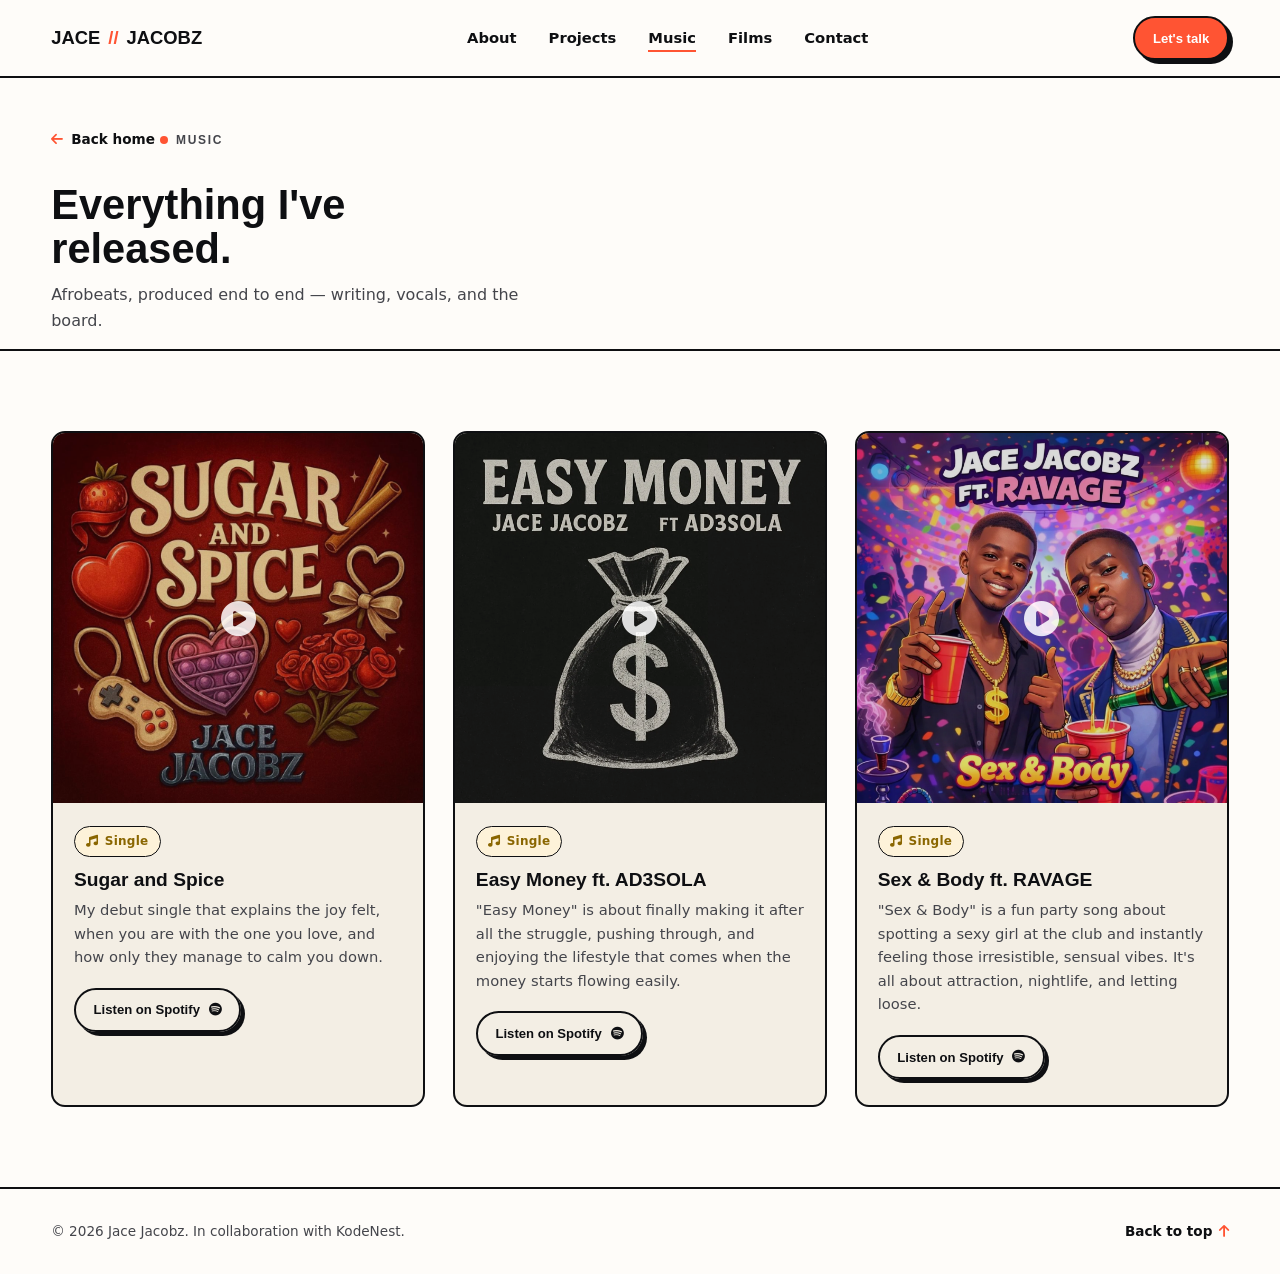
==== music.html @ 5fac1201 "Initial portfolio upload" ====
<!DOCTYPE html>
<html lang="en">
<head>
<meta charset="UTF-8">
<title>Music — Jace Jacobz</title>
<meta name="viewport" content="width=device-width, initial-scale=1">
<meta name="description" content="Afrobeats singles by Jace Jacobz — written, produced, and released independently.">

<link rel="shortcut icon" href="assets/images/fav-icon.png" type="image/x-icon">
<link rel="preconnect" href="https://api.fontshare.com">
<link href="https://api.fontshare.com/v2/css?f[]=clash-display@600,500,700&f[]=satoshi@400,500,700,900&display=swap" rel="stylesheet">
<link rel="stylesheet" href="https://cdnjs.cloudflare.com/ajax/libs/font-awesome/6.5.2/css/all.min.css">
<link rel="stylesheet" href="assets/css/style.css">
</head>
<body id="top">

<!-- ============ HEADER ============ -->
<header class="site-header">
  <nav class="nav container">
    <a href="index.html#top" class="logo">JACE<span class="dot">//</span>JACOBZ</a>
    <ul class="nav-links" id="navLinks">
      <li><a href="index.html#about">About</a></li>
      <li><a href="projects.html">Projects</a></li>
      <li><a href="music.html">Music</a></li>
      <li><a href="films.html">Films</a></li>
      <li><a href="index.html#contact">Contact</a></li>
    </ul>
    <div class="nav-cta">
      <a href="index.html#contact" class="btn sm solid-coral">Let's talk</a>
      <button class="menu-toggle" id="menuToggle" aria-label="Toggle navigation" aria-expanded="false">
        <i class="fa-solid fa-bars"></i>
      </button>
    </div>
  </nav>
</header>

<!-- ============ PAGE INTRO ============ -->
<section class="page-hero">
  <div class="container">
    <a href="index.html" class="back-link"><i class="fa-solid fa-arrow-left"></i> Back home</a>
    <span class="eyebrow">Music</span>
    <h1 class="section-title">Everything I've released.</h1>
    <p class="section-note">Afrobeats, produced end to end — writing, vocals, and the board.</p>
  </div>
</section>

<!-- ============ FULL MUSIC LIST ============ -->
<!-- Add new singles here as they drop — nothing is capped on this
     page, unlike the 3-item teaser on the homepage. -->
<section class="section music">
  <div class="container">
    <div class="cards-grid">
      <div class="card">
        <div class="card-media">
          <img src="assets/images/sugar-and-spice.jpg" alt="Sugar and Spice single artwork">
          <div class="card-play"><i class="fa-solid fa-circle-play"></i></div>
        </div>
        <div class="card-body">
          <span class="tag music"><i class="fa-solid fa-music"></i> Single</span>
          <h3>Sugar and Spice</h3>
          <p>My debut single that explains the joy felt, when you are with the one you love, and how only they manage to calm you down.</p>
          <a href="https://open.spotify.com/track/6EVxZdwl1xy4vWzZKZlVXa" class="btn sm outline">Listen on Spotify <i class="fa-brands fa-spotify"></i></a>
        </div>
      </div>

      <div class="card">
        <div class="card-media">
          <img src="assets/images/Easy-Money.webp" alt="Easy Money single artwork">
          <div class="card-play"><i class="fa-solid fa-circle-play"></i></div>
        </div>
        <div class="card-body">
          <span class="tag music"><i class="fa-solid fa-music"></i> Single</span>
          <h3>Easy Money ft. AD3SOLA</h3>
          <p>"Easy Money" is about finally making it after all the struggle, pushing through, and enjoying the lifestyle that comes when the money starts flowing easily.</p>
          <a href="https://open.spotify.com/track/0xLOBSj4Y305qn7mlrOwvb" class="btn sm outline">Listen on Spotify <i class="fa-brands fa-spotify"></i></a>
        </div>
      </div>

      <div class="card">
        <div class="card-media">
          <img src="assets/images/sex&body.webp" alt="Sex & Body single artwork">
          <div class="card-play"><i class="fa-solid fa-circle-play"></i></div>
        </div>
        <div class="card-body">
          <span class="tag music"><i class="fa-solid fa-music"></i> Single</span>
          <h3>Sex & Body ft. RAVAGE</h3>
          <p>"Sex & Body" is a fun party song about spotting a sexy girl at the club and instantly feeling those irresistible, sensual vibes. It's all about attraction, nightlife, and letting loose.</p>
          <a href="https://open.spotify.com/track/5dvdo11nixonfD4e5Ea9B6" class="btn sm outline">Listen on Spotify <i class="fa-brands fa-spotify"></i></a>
        </div>
      </div>
    </div>
  </div>
</section>

<!-- ============ FOOTER ============ -->
<footer class="footer">
  <div class="container footer-row">
    <p>&copy; 2026 Jace Jacobz. In collaboration with KodeNest.</p>
    <a href="#top" class="back-to-top">Back to top <i class="fa-solid fa-arrow-up"></i></a>
  </div>
</footer>

<script src="assets/js/main.js"></script>
</body>
</html>
---- assets/css/style.css ----
/* ==========================================================
   TOKENS
   All colors, spacing, and shadow values live here so every
   page (and every component) stays visually consistent.
========================================================== */
:root{
  --paper:#FEFCF9;
  --paper-dim:#F3EEE4;
  --ink:#0E0F12;
  --ink-soft:#44454B;
  --line:rgba(14,15,18,.16);

  --code:#6C4CF0;   /* dev pillar   — purple */
  --code-tint:#EFEAFD;
  --sound:#E8A400;  /* music pillar — amber  */
  --sound-tint:#FDF2D9;
  --frame:#0E7C6B;  /* film pillar  — teal   */
  --frame-tint:#E4F3EF;
  --coral:#FF5433;  /* primary CTA  — coral  */

  --radius:14px;
  --pop: 6px 6px 0 var(--ink);
  --pop-sm: 4px 4px 0 var(--ink);
}
*,*::before,*::after{ box-sizing:border-box; }
html{ scroll-behavior:smooth; }
body{
  margin:0;
  background:var(--paper);
  color:var(--ink);
  font-family:'Satoshi', system-ui, -apple-system, "Segoe UI", Roboto, sans-serif;
  line-height:1.6;
  -webkit-font-smoothing:antialiased;
}
h1,h2,h3,h4{ font-family:'Clash Display', 'Satoshi', sans-serif; line-height:1.05; margin:0; }
p{ margin:0; color:var(--ink-soft); }
a{ color:inherit; text-decoration:none; }
img{ max-width:100%; display:block; }
.container{ width:92%; max-width:1180px; margin:0 auto; }
section{ scroll-margin-top:84px; }

::selection{ background:var(--coral); color:#fff; }

@media (prefers-reduced-motion: reduce){
  html{ scroll-behavior:auto; }
  *{ animation:none !important; transition:none !important; }
}

/* eyebrow / label style used across sections */
.eyebrow{
  display:inline-flex; align-items:center; gap:.5rem;
  font-family:'Satoshi',sans-serif; font-weight:700;
  font-size:.75rem; letter-spacing:.14em; text-transform:uppercase;
  color:var(--ink-soft);
}
.eyebrow::before{
  content:''; width:8px; height:8px; border-radius:50%; background:var(--coral);
}

/* pill tags — color follows pillar (dev = purple, music = amber, film = teal) */
.tag{
  display:inline-flex; align-items:center; gap:.4rem;
  padding:.32rem .7rem; border-radius:999px;
  font-size:.75rem; font-weight:700; letter-spacing:.02em;
  border:1.5px solid var(--ink);
}
.tag.dev{ background:var(--code-tint); color:var(--code); }
.tag.music{ background:var(--sound-tint); color:#8a6600; }
.tag.film{ background:var(--frame-tint); color:var(--frame); }

/* buttons */
.btn{
  display:inline-flex; align-items:center; gap:.55rem;
  padding:.85rem 1.5rem;
  font-family:'Satoshi',sans-serif; font-weight:700; font-size:.95rem;
  border-radius:999px; border:2px solid var(--ink);
  background:var(--ink); color:var(--paper);
  box-shadow:var(--pop);
  transition:transform .15s ease, box-shadow .15s ease;
  cursor:pointer;
}
.btn:hover{ transform:translate(-3px,-3px); box-shadow:9px 9px 0 var(--ink); }
.btn:active{ transform:translate(0,0); box-shadow:2px 2px 0 var(--ink); }
.btn.solid-coral{ background:var(--coral); border-color:var(--ink); color:#fff; }
.btn.outline{ background:transparent; color:var(--ink); }
.btn.sm{ padding:.6rem 1.1rem; font-size:.82rem; box-shadow:var(--pop-sm); }
.btn.sm:hover{ box-shadow:7px 7px 0 var(--ink); }

/* ==========================================================
   HEADER / NAV
========================================================== */
.site-header{
  position:sticky; top:0; z-index:50;
  background:var(--paper);
  border-bottom:2px solid var(--ink);
}
.nav{
  display:flex; align-items:center; justify-content:space-between;
  padding:1rem 0;
}
.logo{
  font-family:'Clash Display',sans-serif; font-weight:700; font-size:1.15rem;
  display:flex; align-items:center; gap:.5rem;
}
.logo .dot{ display:inline-block; color:var(--coral); transition:transform .3s ease; }
.logo:hover .dot{ transform:rotate(90deg); }
.nav-links{
  list-style:none; display:flex; gap:2rem; margin:0; padding:0;
}
.nav-links a{
  font-weight:600; font-size:.92rem; position:relative; padding:.25rem 0;
}
.nav-links a::after{
  content:''; position:absolute; left:0; bottom:-2px; width:0; height:2px;
  background:var(--coral); transition:width .2s ease;
}
.nav-links a:hover::after,
.nav-links a.active::after{ width:100%; }
.nav-cta{ display:flex; align-items:center; gap:1rem; }
.menu-toggle{
  display:none; background:none; border:2px solid var(--ink); border-radius:8px;
  width:42px; height:42px; align-items:center; justify-content:center; font-size:1.1rem;
  cursor:pointer;
}

@media (max-width:860px){
  .nav-links{
    position:absolute; top:100%; left:0; right:0;
    flex-direction:column; gap:0;
    background:var(--paper); border-bottom:2px solid var(--ink);
    max-height:0; overflow:hidden; transition:max-height .3s ease;
  }
  .nav-links.open{ max-height:400px; }
  .nav-links li{ border-top:1px solid var(--line); }
  .nav-links a{ display:block; padding:1rem 6%; }
  .nav-links a::after{ display:none; }
  .menu-toggle{ display:flex; }
  .nav-cta .btn.sm{ display:none; }
}

/* ==========================================================
   HERO (homepage only)
========================================================== */
.hero{ padding:3rem 0 3.5rem; overflow:hidden; }
.hero-grid{
  display:grid; grid-template-columns:1.15fr .85fr; gap:3rem; align-items:center;
}
.hero-title{
  font-size:clamp(2.3rem,5.4vw,3.7rem); font-weight:600; letter-spacing:-.02em;
}
.hero-title span{ display:block; }
.hero-title .c1{ color:var(--code); }
.hero-title .c2{ color:var(--sound); }
.hero-title .c3{ color:var(--frame); }
.hero-lede{
  margin-top:1rem; font-size:1rem; max-width:46ch; color:var(--ink-soft);
}
.hero-actions{ margin-top:1.5rem; display:flex; flex-wrap:wrap; gap:1rem; }
.hero-chips{ margin-top:1.5rem; display:flex; flex-wrap:wrap; gap:.6rem; }

.hero-visual{ position:relative; max-width:340px; margin-left:auto; }
.hero-photo-wrap{
  position:relative; border-radius:var(--radius); overflow:hidden;
  border:2.5px solid var(--ink); box-shadow:10px 10px 0 var(--code);
  aspect-ratio:4/5;
}
.hero-photo-wrap img{ width:100%; height:100%; object-fit:cover; }
.hero-badge{
  position:absolute; bottom:-18px; left:-18px;
  background:var(--paper); border:2px solid var(--ink); border-radius:var(--radius);
  padding:.75rem 1rem; box-shadow:var(--pop-sm);
  display:flex; align-items:center; gap:.6rem; font-weight:700; font-size:.85rem;
}
.hero-badge i{ color:var(--coral); }

@media (max-width:860px){
  .hero{ padding:2.5rem 0 3rem; }
  .hero-grid{ grid-template-columns:1fr; gap:2rem; }
  .hero-visual{ max-width:260px; margin:0 auto; }
  .hero-photo-wrap{ box-shadow:6px 6px 0 var(--code); }
  .hero-badge{ left:8px; bottom:-14px; padding:.6rem .85rem; font-size:.78rem; gap:.45rem; }
}

/* ==========================================================
   PAGE HERO (dedicated pages: projects / music / films)
   A lighter-weight intro block instead of the full homepage hero.
========================================================== */
.page-hero{ padding:3rem 0 1rem; }
.back-link{
  display:inline-flex; align-items:center; gap:.5rem;
  font-weight:700; font-size:.85rem; margin-bottom:1.5rem;
}
.back-link i{ color:var(--coral); }
.back-link:hover{ text-decoration:underline; }
.page-hero .section-title{ margin-top:.5rem; max-width:20ch; }
.page-hero .section-note{ margin-top:.75rem; max-width:50ch; font-size:1rem; }

/* ==========================================================
   SECTION SHELL
========================================================== */
.section{ padding:5rem 0; border-top:2px solid var(--ink); }
.section-head{
  display:flex; justify-content:space-between; align-items:flex-end; gap:1.5rem;
  margin-bottom:2.6rem; flex-wrap:wrap;
}
.section-title{ font-size:clamp(1.9rem,3.6vw,2.6rem); margin-top:.5rem; }
.section-note{ max-width:34ch; color:var(--ink-soft); font-size:.95rem; }

/* ==========================================================
   ABOUT (homepage only)
========================================================== */
.about-grid{
  display:grid; grid-template-columns:1fr 1fr; gap:3rem; align-items:start;
}
.about-text p{ font-size:1.05rem; margin-bottom:1.2rem; }
.about-text p:last-child{ margin-bottom:0; }
.skills-grid{
  display:grid; grid-template-columns:repeat(2,1fr); gap:.9rem;
}
.skill-chip{
  display:flex; align-items:center; gap:.75rem;
  padding:.9rem 1rem; border:1.5px solid var(--ink); border-radius:10px;
  background:var(--paper-dim); font-weight:600; font-size:.88rem;
}
.skill-chip i{ font-size:1.05rem; width:22px; text-align:center; color:var(--coral); }

@media (max-width:760px){
  .about-grid{ grid-template-columns:1fr; }
  .skills-grid{ grid-template-columns:1fr 1fr; }
}

/* ==========================================================
   CARDS (projects / music / films share this)
========================================================== */
.cards-grid{
  display:grid; gap:1.75rem;
  grid-template-columns:repeat(3,minmax(0,1fr));
}

/* wrapper for the "See all X" link under a homepage teaser grid */
.section-more{
  display:flex;
  justify-content:center;
  margin-top:2rem;
}

@media (max-width:900px){
  .cards-grid{ grid-template-columns:repeat(2,minmax(0,1fr)); }
}

@media (max-width:600px){
  .cards-grid{ grid-template-columns:1fr; }
}
.card{
  border:2px solid var(--ink); border-radius:var(--radius);
  background:var(--paper-dim); overflow:hidden;
  transition:transform .2s ease, box-shadow .2s ease;
}
.card:hover{ transform:translate(-4px,-4px); }
.card-media{ position:relative; aspect-ratio:16/10; overflow:hidden; }
.card-media img{ width:100%; height:100%; object-fit:cover; transition:transform .4s ease; }
.card:hover .card-media img{ transform:scale(1.05); }
.card-play{
  position:absolute; inset:0; display:flex; align-items:center; justify-content:center;
  background:rgba(21,22,26,.18); opacity:.85; transition:opacity .2s ease;
}
.card:hover .card-play{ opacity:1; }
.card-play i{
  font-size:2.2rem; color:#fff;
}
.card-body{ padding:1.4rem 1.3rem 1.6rem; }
.card-body .tag{ margin-bottom:.8rem; }
.card-body h3{ font-size:1.2rem; margin-bottom:.5rem; }
.card-body p{ font-size:.92rem; margin-bottom:1.2rem; }

.project .card{ box-shadow:none; }
.project .card:hover{ box-shadow:var(--pop-sm); }
.music .card:hover{ box-shadow:6px 6px 0 var(--sound); }
.films .card:hover{ box-shadow:6px 6px 0 var(--frame); }

/* cover art reads better as a square than a cropped landscape */
.music .card-media{ aspect-ratio:1/1; }

/* the play icon needs to be visible without a hover state for touch devices */
.music .card-media, .films .card-media{ cursor:pointer; }

/* staggered reveal so cards in a row don't all pop in at once */
.cards-grid .card:nth-child(3n+1){ transition-delay:.05s; }
.cards-grid .card:nth-child(3n+2){ transition-delay:.16s; }
.cards-grid .card:nth-child(3n+3){ transition-delay:.27s; }

/* ==========================================================
   CONTACT (homepage only)
========================================================== */
.contact-grid{
  display:grid; grid-template-columns:.9fr 1.1fr; gap:3rem; align-items:start;
}
.contact-info p{ font-size:1.05rem; margin-bottom:1.6rem; max-width:40ch; }
.social-row{ display:flex; flex-wrap:wrap; gap:.75rem; }
.social-btn{
  width:46px; height:46px; border:2px solid var(--ink); border-radius:50%;
  display:flex; align-items:center; justify-content:center; font-size:1.05rem;
  background:var(--paper-dim); transition:transform .15s ease, background .15s ease;
}
.social-btn:hover{ transform:translateY(-3px); background:var(--coral); color:#fff; }

form{ display:flex; flex-direction:column; gap:1rem; }
.form-row{ display:grid; grid-template-columns:1fr 1fr; gap:1rem; }
form input, form textarea{
  width:100%; padding:.9rem 1rem; font-family:'Satoshi',sans-serif; font-size:.95rem;
  background:var(--paper-dim); border:2px solid var(--ink); border-radius:10px; color:var(--ink);
}
form input::placeholder, form textarea::placeholder{ color:var(--ink-soft); }
form input:focus, form textarea:focus{ outline:3px solid var(--code); outline-offset:1px; }
form textarea{ resize:vertical; min-height:130px; }
.form-note{ font-size:.82rem; color:var(--ink-soft); }

@media (max-width:760px){
  .contact-grid{ grid-template-columns:1fr; }
  .form-row{ grid-template-columns:1fr; }
}

/* ==========================================================
   FOOTER
========================================================== */
.footer{
  border-top:2px solid var(--ink); padding:2rem 0;
}
.footer-row{
  display:flex; justify-content:space-between; align-items:center; flex-wrap:wrap; gap:1rem;
}
.footer p{ font-size:.85rem; }
.back-to-top{
  display:flex; align-items:center; gap:.4rem; font-weight:700; font-size:.85rem;
}
.back-to-top i{ color:var(--coral); }

/* ==========================================================
   MOTION / SCROLL REVEAL
========================================================== */
@keyframes fadeUp{
  from{ opacity:0; transform:translateY(22px); }
  to{ opacity:1; transform:translateY(0); }
}
@keyframes floatBadge{
  0%,100%{ transform:translateY(0); }
  50%{ transform:translateY(-6px); }
}

/* hero plays on page load, staggered (homepage only) */
.hero-copy > *{ opacity:0; animation:fadeUp .7s ease forwards; }
.hero-copy .eyebrow{ animation-delay:.05s; }
.hero-copy .hero-title{ animation-delay:.16s; }
.hero-copy .hero-lede{ animation-delay:.3s; }
.hero-copy .hero-actions{ animation-delay:.42s; }
.hero-copy .hero-chips{ animation-delay:.54s; }
.hero-visual{ opacity:0; animation:fadeUp .8s ease forwards; animation-delay:.22s; }
.hero-badge{ animation:floatBadge 3.2s ease-in-out 1.2s infinite; }

/* dedicated pages fade their intro in the same way, minus the photo */
.page-hero > .container > *{ opacity:0; animation:fadeUp .7s ease forwards; }
.page-hero .back-link{ animation-delay:.02s; }
.page-hero .eyebrow{ animation-delay:.08s; }
.page-hero .section-title{ animation-delay:.16s; }
.page-hero .section-note{ animation-delay:.26s; }

/* everything below the fold fades/rises in as it enters view */
.reveal{
  opacity:0; transform:translateY(28px);
  transition:opacity .7s cubic-bezier(.2,.7,.2,1), transform .7s cubic-bezier(.2,.7,.2,1);
}
.reveal.in-view{ opacity:1; transform:translateY(0); }
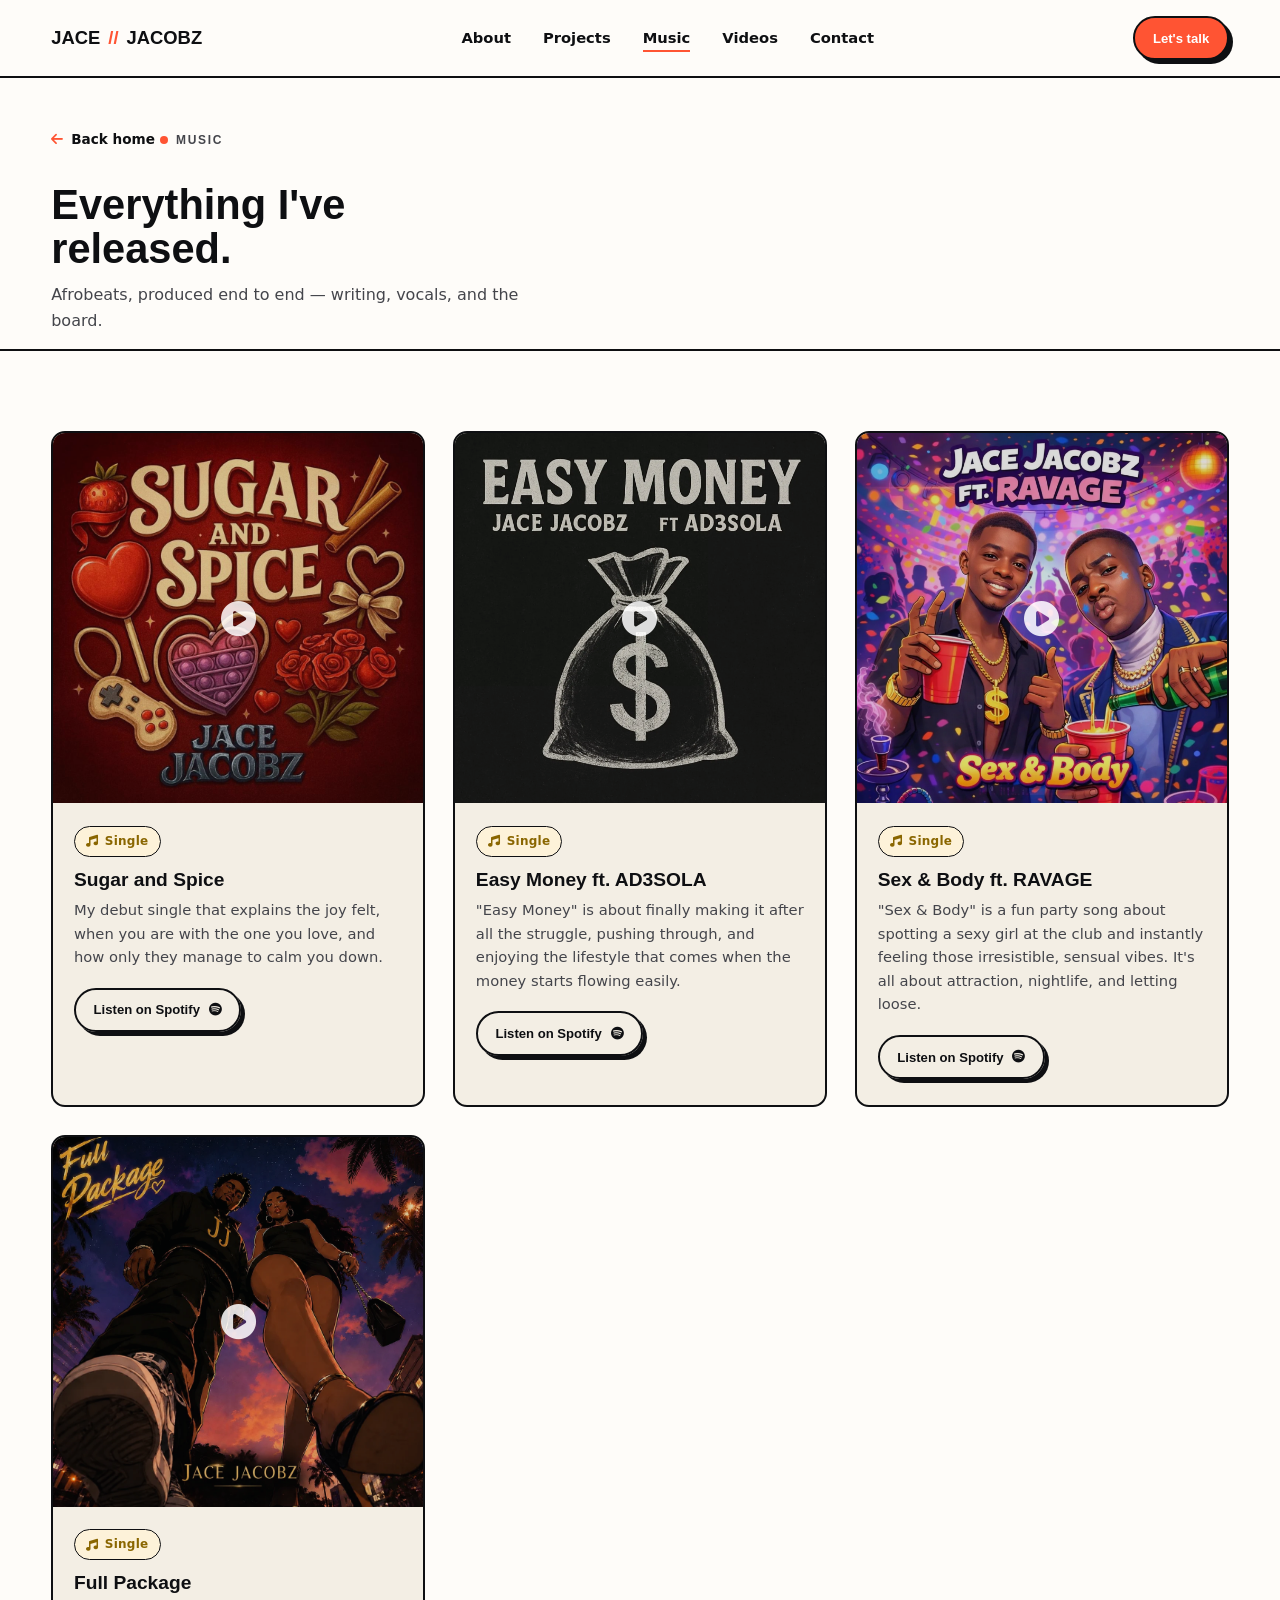
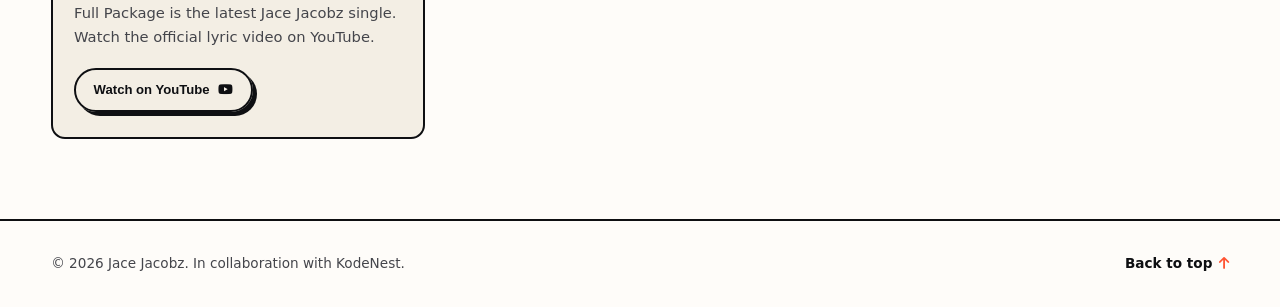
==== commit 0cf981ef: "Update Voxloop Studio" ====
--- a/music.html
+++ b/music.html
@@ -22,7 +22,7 @@
       <li><a href="index.html#about">About</a></li>
       <li><a href="projects.html">Projects</a></li>
       <li><a href="music.html">Music</a></li>
-      <li><a href="films.html">Films</a></li>
+      <li><a href="videos.html">Videos</a></li>
       <li><a href="index.html#contact">Contact</a></li>
     </ul>
     <div class="nav-cta">
@@ -88,6 +88,19 @@
           <a href="https://open.spotify.com/track/5dvdo11nixonfD4e5Ea9B6" class="btn sm outline">Listen on Spotify <i class="fa-brands fa-spotify"></i></a>
         </div>
       </div>
+
+      <div class="card">
+        <div class="card-media">
+          <img src="assets/images/full-package.webp" alt="Full Package single artwork">
+          <div class="card-play"><i class="fa-solid fa-circle-play"></i></div>
+        </div>
+        <div class="card-body">
+          <span class="tag music"><i class="fa-solid fa-music"></i> Single</span>
+          <h3>Full Package</h3>
+          <p>Full Package is the latest Jace Jacobz single. Watch the official lyric video on YouTube.</p>
+          <a href="https://youtu.be/ElX-lm3iU8Q" class="btn sm outline">Watch on YouTube <i class="fa-brands fa-youtube"></i></a>
+        </div>
+      </div>
     </div>
   </div>
 </section>
--- a/assets/css/style.css
+++ b/assets/css/style.css
@@ -14,7 +14,7 @@
   --code-tint:#EFEAFD;
   --sound:#E8A400;  /* music pillar — amber  */
   --sound-tint:#FDF2D9;
-  --frame:#0E7C6B;  /* film pillar  — teal   */
+  --frame:#0E7C6B;  /* video pillar — teal   */
   --frame-tint:#E4F3EF;
   --coral:#FF5433;  /* primary CTA  — coral  */
 
@@ -57,7 +57,7 @@
   content:''; width:8px; height:8px; border-radius:50%; background:var(--coral);
 }
 
-/* pill tags — color follows pillar (dev = purple, music = amber, film = teal) */
+/* pill tags — color follows pillar (dev = purple, music = amber, video = teal) */
 .tag{
   display:inline-flex; align-items:center; gap:.4rem;
   padding:.32rem .7rem; border-radius:999px;
@@ -66,7 +66,7 @@
 }
 .tag.dev{ background:var(--code-tint); color:var(--code); }
 .tag.music{ background:var(--sound-tint); color:#8a6600; }
-.tag.film{ background:var(--frame-tint); color:var(--frame); }
+.tag.video{ background:var(--frame-tint); color:var(--frame); }
 
 /* buttons */
 .btn{
@@ -182,7 +182,7 @@
 }
 
 /* ==========================================================
-   PAGE HERO (dedicated pages: projects / music / films)
+   PAGE HERO (dedicated pages: projects / music / videos)
    A lighter-weight intro block instead of the full homepage hero.
 ========================================================== */
 .page-hero{ padding:3rem 0 1rem; }
@@ -230,7 +230,7 @@
 }
 
 /* ==========================================================
-   CARDS (projects / music / films share this)
+   CARDS (projects / music / videos share this)
 ========================================================== */
 .cards-grid{
   display:grid; gap:1.75rem;
@@ -276,13 +276,13 @@
 .project .card{ box-shadow:none; }
 .project .card:hover{ box-shadow:var(--pop-sm); }
 .music .card:hover{ box-shadow:6px 6px 0 var(--sound); }
-.films .card:hover{ box-shadow:6px 6px 0 var(--frame); }
+.videos .card:hover{ box-shadow:6px 6px 0 var(--frame); }
 
 /* cover art reads better as a square than a cropped landscape */
 .music .card-media{ aspect-ratio:1/1; }
 
 /* the play icon needs to be visible without a hover state for touch devices */
-.music .card-media, .films .card-media{ cursor:pointer; }
+.music .card-media, .videos .card-media{ cursor:pointer; }
 
 /* staggered reveal so cards in a row don't all pop in at once */
 .cards-grid .card:nth-child(3n+1){ transition-delay:.05s; }
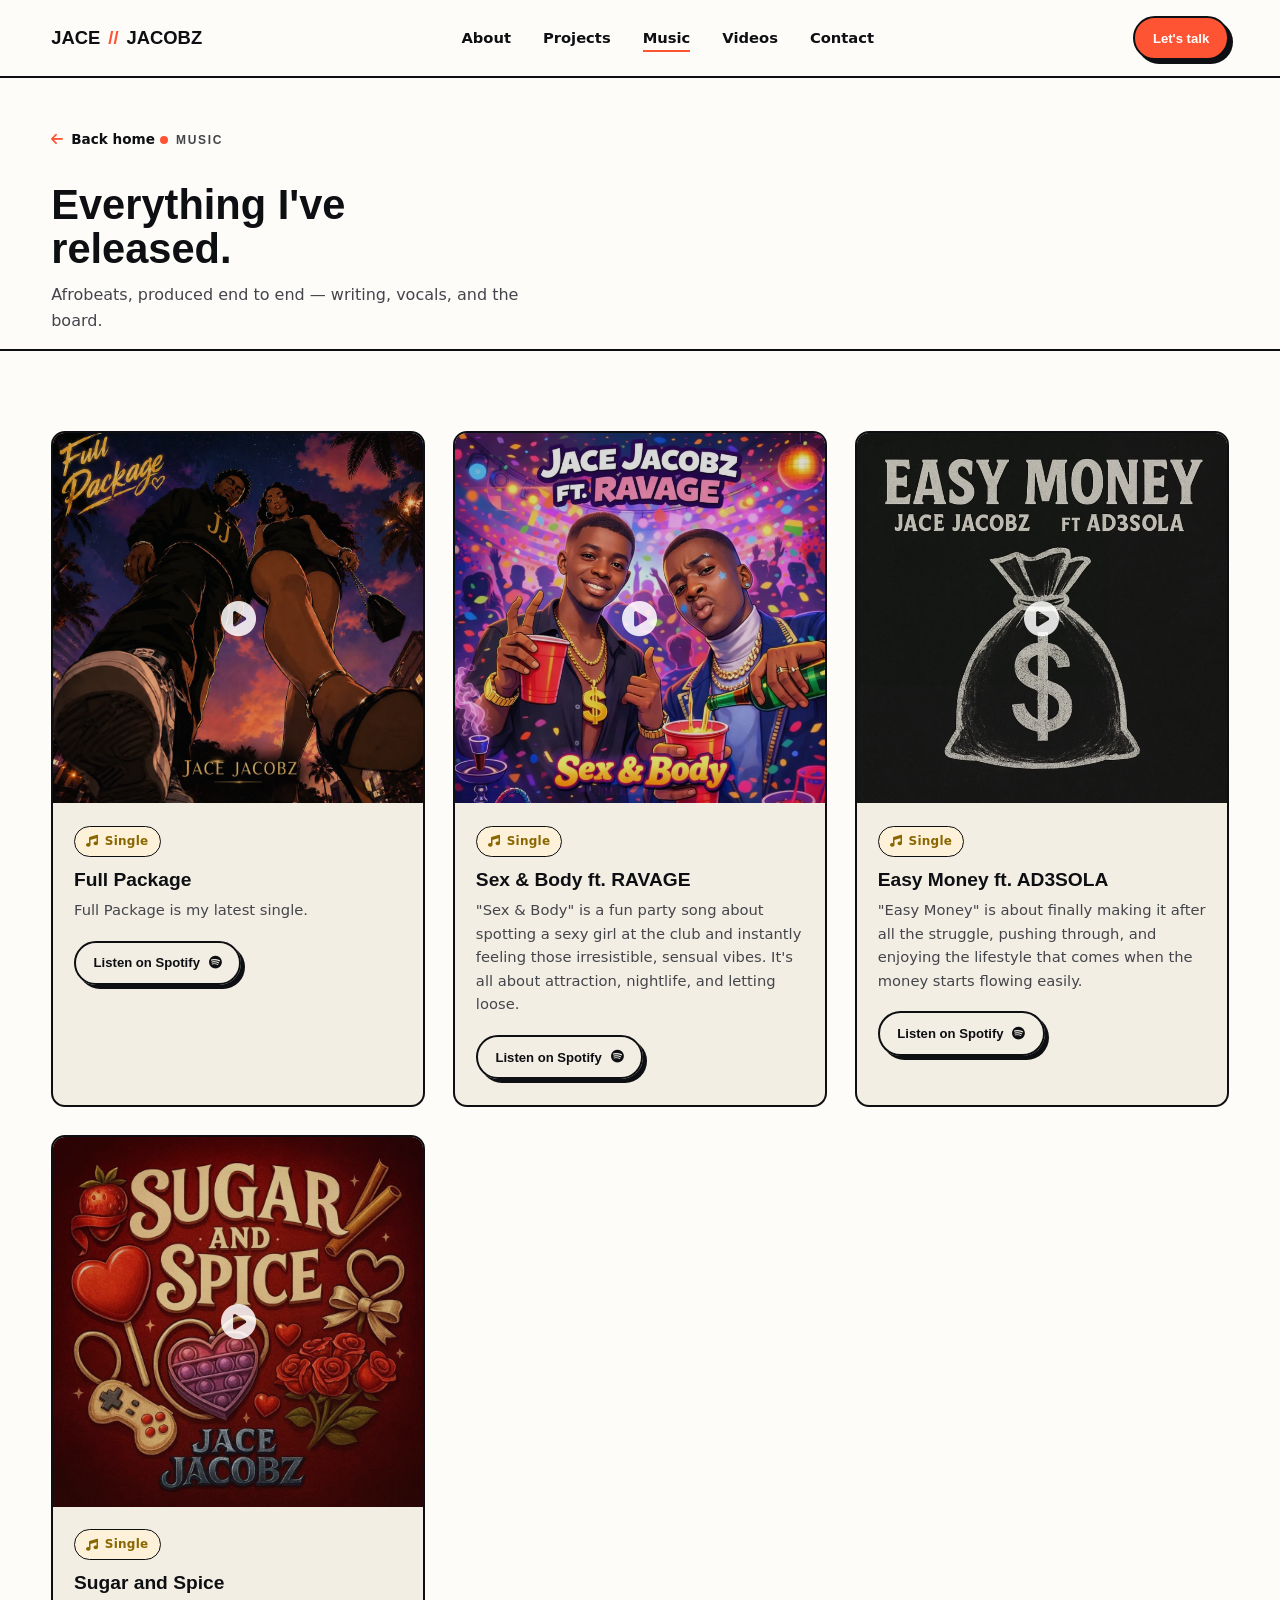
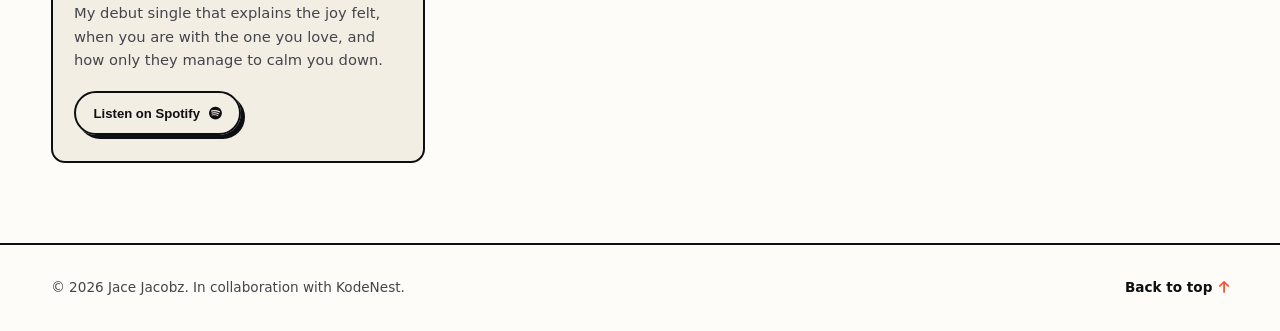
==== commit 44d63aec: "Update Voxloop Studio" ====
--- a/music.html
+++ b/music.html
@@ -52,14 +52,27 @@
     <div class="cards-grid">
       <div class="card">
         <div class="card-media">
-          <img src="assets/images/sugar-and-spice.jpg" alt="Sugar and Spice single artwork">
+          <img src="assets/images/full-package.webp" alt="Full Package single artwork">
           <div class="card-play"><i class="fa-solid fa-circle-play"></i></div>
         </div>
         <div class="card-body">
           <span class="tag music"><i class="fa-solid fa-music"></i> Single</span>
-          <h3>Sugar and Spice</h3>
-          <p>My debut single that explains the joy felt, when you are with the one you love, and how only they manage to calm you down.</p>
-          <a href="https://open.spotify.com/track/6EVxZdwl1xy4vWzZKZlVXa" class="btn sm outline">Listen on Spotify <i class="fa-brands fa-spotify"></i></a>
+          <h3>Full Package</h3>
+          <p>Full Package is my latest single.</p>
+          <a href="https://open.spotify.com/search/Jace%20Jacobz%20Full%20Package" class="btn sm outline">Listen on Spotify <i class="fa-brands fa-spotify"></i></a>
+        </div>
+      </div>
+
+      <div class="card">
+        <div class="card-media">
+          <img src="assets/images/sex&body.webp" alt="Sex & Body single artwork">
+          <div class="card-play"><i class="fa-solid fa-circle-play"></i></div>
+        </div>
+        <div class="card-body">
+          <span class="tag music"><i class="fa-solid fa-music"></i> Single</span>
+          <h3>Sex & Body ft. RAVAGE</h3>
+          <p>"Sex & Body" is a fun party song about spotting a sexy girl at the club and instantly feeling those irresistible, sensual vibes. It's all about attraction, nightlife, and letting loose.</p>
+          <a href="https://open.spotify.com/track/5dvdo11nixonfD4e5Ea9B6" class="btn sm outline">Listen on Spotify <i class="fa-brands fa-spotify"></i></a>
         </div>
       </div>
 
@@ -78,27 +91,14 @@
 
       <div class="card">
         <div class="card-media">
-          <img src="assets/images/sex&body.webp" alt="Sex & Body single artwork">
+          <img src="assets/images/sugar-and-spice.jpg" alt="Sugar and Spice single artwork">
           <div class="card-play"><i class="fa-solid fa-circle-play"></i></div>
         </div>
         <div class="card-body">
           <span class="tag music"><i class="fa-solid fa-music"></i> Single</span>
-          <h3>Sex & Body ft. RAVAGE</h3>
-          <p>"Sex & Body" is a fun party song about spotting a sexy girl at the club and instantly feeling those irresistible, sensual vibes. It's all about attraction, nightlife, and letting loose.</p>
-          <a href="https://open.spotify.com/track/5dvdo11nixonfD4e5Ea9B6" class="btn sm outline">Listen on Spotify <i class="fa-brands fa-spotify"></i></a>
-        </div>
-      </div>
-
-      <div class="card">
-        <div class="card-media">
-          <img src="assets/images/full-package.webp" alt="Full Package single artwork">
-          <div class="card-play"><i class="fa-solid fa-circle-play"></i></div>
-        </div>
-        <div class="card-body">
-          <span class="tag music"><i class="fa-solid fa-music"></i> Single</span>
-          <h3>Full Package</h3>
-          <p>Full Package is the latest Jace Jacobz single. Watch the official lyric video on YouTube.</p>
-          <a href="https://youtu.be/ElX-lm3iU8Q" class="btn sm outline">Watch on YouTube <i class="fa-brands fa-youtube"></i></a>
+          <h3>Sugar and Spice</h3>
+          <p>My debut single that explains the joy felt, when you are with the one you love, and how only they manage to calm you down.</p>
+          <a href="https://open.spotify.com/track/6EVxZdwl1xy4vWzZKZlVXa" class="btn sm outline">Listen on Spotify <i class="fa-brands fa-spotify"></i></a>
         </div>
       </div>
     </div>
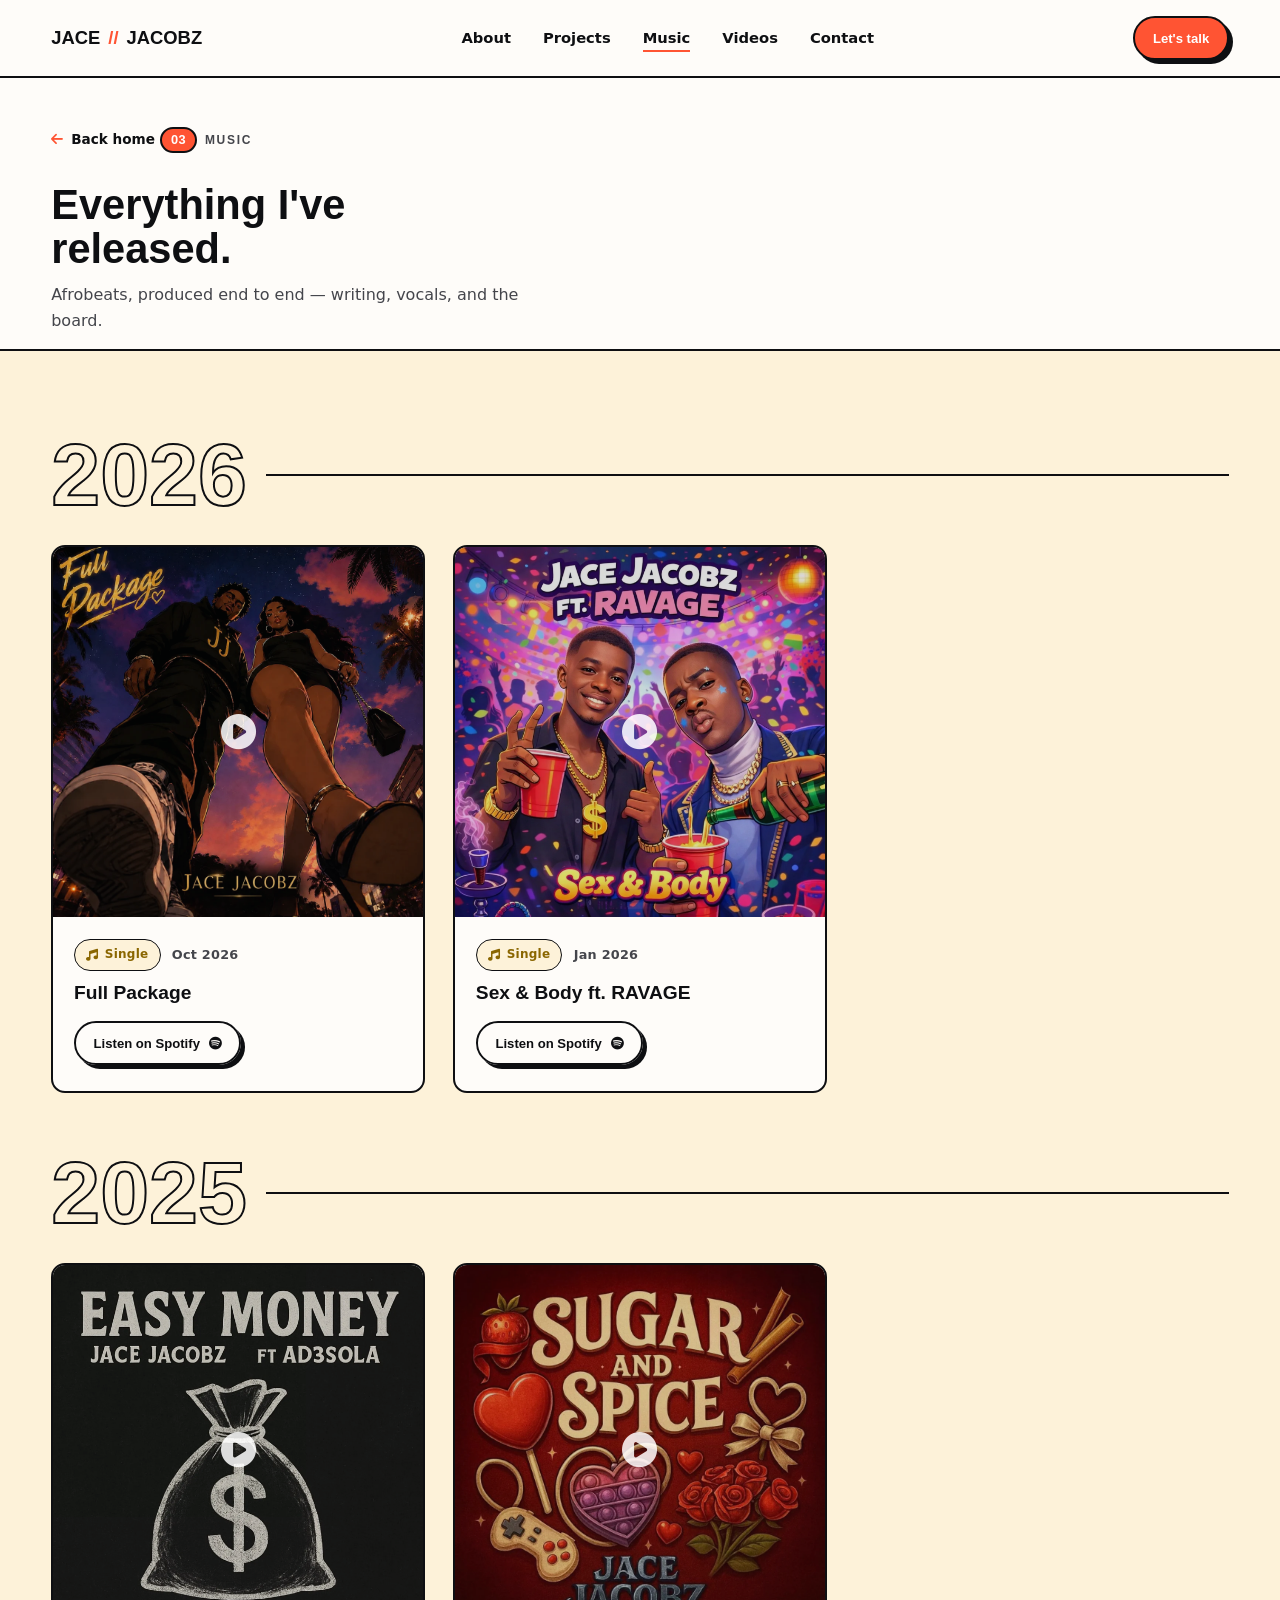
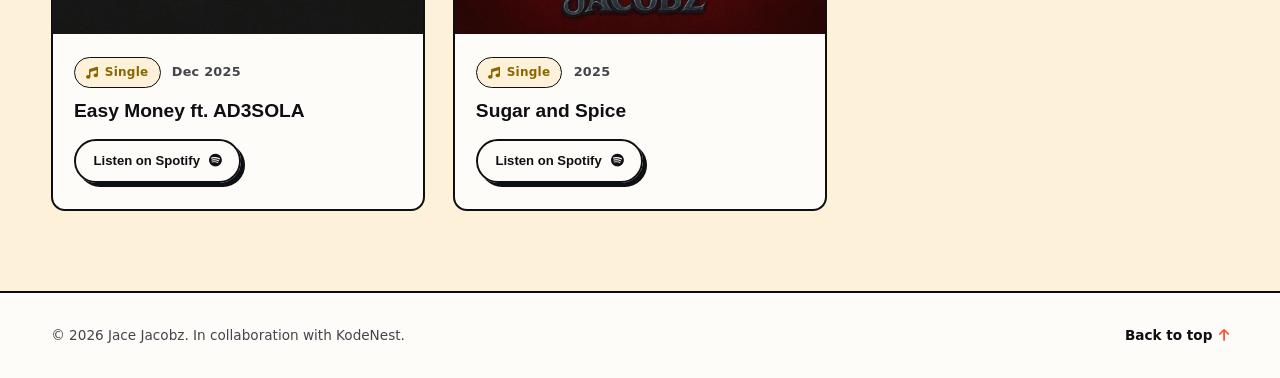
==== commit 988bb0d1: "Update Voxloop Studio" ====
--- a/music.html
+++ b/music.html
@@ -3,16 +3,39 @@
 <head>
 <meta charset="UTF-8">
 <title>Music — Jace Jacobz</title>
-<meta name="viewport" content="width=device-width, initial-scale=1">
+<meta name="viewport" content="width=device-width, initial-scale=1, viewport-fit=cover">
 <meta name="description" content="Afrobeats singles by Jace Jacobz — written, produced, and released independently.">
+<!-- Link previews (WhatsApp, Instagram, X, etc.) -->
+<meta property="og:type" content="website">
+<meta property="og:site_name" content="Jace Jacobz">
+<meta property="og:title" content="Music — Jace Jacobz">
+<meta property="og:description" content="Afrobeats singles by Jace Jacobz — written, produced, and released independently.">
+<meta property="og:url" content="https://jacejacobz.github.io/jace-portfolio/music.html">
+<meta property="og:image" content="https://jacejacobz.github.io/jace-portfolio/assets/images/og-image.jpg">
+<meta property="og:image:width" content="1200">
+<meta property="og:image:height" content="630">
+<meta name="twitter:card" content="summary_large_image">
+<meta name="twitter:title" content="Music — Jace Jacobz">
+<meta name="twitter:description" content="Afrobeats singles by Jace Jacobz — written, produced, and released independently.">
+<meta name="twitter:image" content="https://jacejacobz.github.io/jace-portfolio/assets/images/og-image.jpg">
 
-<link rel="shortcut icon" href="assets/images/fav-icon.png" type="image/x-icon">
+<link rel="icon" href="assets/images/fav-icon.png" type="image/png">
 <link rel="preconnect" href="https://api.fontshare.com">
 <link href="https://api.fontshare.com/v2/css?f[]=clash-display@600,500,700&f[]=satoshi@400,500,700,900&display=swap" rel="stylesheet">
 <link rel="stylesheet" href="https://cdnjs.cloudflare.com/ajax/libs/font-awesome/6.5.2/css/all.min.css">
+<script>try{if(sessionStorage.getItem("pl"))document.documentElement.classList.add("no-preload")}catch(e){}</script>
 <link rel="stylesheet" href="assets/css/style.css">
 </head>
 <body id="top">
+<!-- ============ PRELOADER (shows once per visit) ============ -->
+<div class="preloader" id="preloader" aria-hidden="true">
+  <div class="pl-logo">JACE<span class="dot">//</span>JACOBZ</div>
+  <div class="pl-bars"><i></i><i></i><i></i><i></i><i></i></div>
+  <div class="pl-bar"><span></span></div>
+  <div class="pl-tag">Code. Music. Visuals.</div>
+</div>
+<noscript><style>.preloader{display:none}</style></noscript>
+
 
 <!-- ============ HEADER ============ -->
 <header class="site-header">
@@ -38,7 +61,7 @@
 <section class="page-hero">
   <div class="container">
     <a href="index.html" class="back-link"><i class="fa-solid fa-arrow-left"></i> Back home</a>
-    <span class="eyebrow">Music</span>
+    <span class="eyebrow numbered"><b>03</b> Music</span>
     <h1 class="section-title">Everything I've released.</h1>
     <p class="section-note">Afrobeats, produced end to end — writing, vocals, and the board.</p>
   </div>
@@ -49,57 +72,60 @@
      page, unlike the 3-item teaser on the homepage. -->
 <section class="section music">
   <div class="container">
-    <div class="cards-grid">
+    <div class="year-group">
+      <div class="year-head"><span class="year-num">2026</span><span class="year-line"></span></div>
+      <div class="cards-grid">
       <div class="card">
         <div class="card-media">
-          <img src="assets/images/full-package.webp" alt="Full Package single artwork">
+          <img src="assets/images/full-package.webp" loading="lazy" decoding="async" alt="Full Package single artwork">
           <div class="card-play"><i class="fa-solid fa-circle-play"></i></div>
         </div>
         <div class="card-body">
-          <span class="tag music"><i class="fa-solid fa-music"></i> Single</span>
+          <div class="card-meta"><span class="tag music"><i class="fa-solid fa-music"></i> Single</span><time class="card-date" datetime="2026-10-30">Oct 2026</time></div>
           <h3>Full Package</h3>
-          <p>Full Package is my latest single.</p>
-          <a href="https://open.spotify.com/search/Jace%20Jacobz%20Full%20Package" class="btn sm outline">Listen on Spotify <i class="fa-brands fa-spotify"></i></a>
+          <a href="https://open.spotify.com/track/3VnPRqQXySoyyuoGE9x6We" class="btn sm outline">Listen on Spotify <i class="fa-brands fa-spotify"></i></a>
         </div>
       </div>
 
       <div class="card">
         <div class="card-media">
-          <img src="assets/images/sex&body.webp" alt="Sex & Body single artwork">
+          <img src="assets/images/sex-and-body.webp" loading="lazy" decoding="async" alt="Sex & Body single artwork">
           <div class="card-play"><i class="fa-solid fa-circle-play"></i></div>
         </div>
         <div class="card-body">
-          <span class="tag music"><i class="fa-solid fa-music"></i> Single</span>
+          <div class="card-meta"><span class="tag music"><i class="fa-solid fa-music"></i> Single</span><time class="card-date" datetime="2026-01-30">Jan 2026</time></div>
           <h3>Sex & Body ft. RAVAGE</h3>
-          <p>"Sex & Body" is a fun party song about spotting a sexy girl at the club and instantly feeling those irresistible, sensual vibes. It's all about attraction, nightlife, and letting loose.</p>
           <a href="https://open.spotify.com/track/5dvdo11nixonfD4e5Ea9B6" class="btn sm outline">Listen on Spotify <i class="fa-brands fa-spotify"></i></a>
         </div>
       </div>
-
+      </div>
+    </div>
+    <div class="year-group">
+      <div class="year-head"><span class="year-num">2025</span><span class="year-line"></span></div>
+      <div class="cards-grid">
       <div class="card">
         <div class="card-media">
-          <img src="assets/images/Easy-Money.webp" alt="Easy Money single artwork">
+          <img src="assets/images/Easy-Money.webp" loading="lazy" decoding="async" alt="Easy Money single artwork">
           <div class="card-play"><i class="fa-solid fa-circle-play"></i></div>
         </div>
         <div class="card-body">
-          <span class="tag music"><i class="fa-solid fa-music"></i> Single</span>
+          <div class="card-meta"><span class="tag music"><i class="fa-solid fa-music"></i> Single</span><time class="card-date" datetime="2025-12-17">Dec 2025</time></div>
           <h3>Easy Money ft. AD3SOLA</h3>
-          <p>"Easy Money" is about finally making it after all the struggle, pushing through, and enjoying the lifestyle that comes when the money starts flowing easily.</p>
           <a href="https://open.spotify.com/track/0xLOBSj4Y305qn7mlrOwvb" class="btn sm outline">Listen on Spotify <i class="fa-brands fa-spotify"></i></a>
         </div>
       </div>
 
       <div class="card">
         <div class="card-media">
-          <img src="assets/images/sugar-and-spice.jpg" alt="Sugar and Spice single artwork">
+          <img src="assets/images/sugar-and-spice.webp" loading="lazy" decoding="async" alt="Sugar and Spice single artwork">
           <div class="card-play"><i class="fa-solid fa-circle-play"></i></div>
         </div>
         <div class="card-body">
-          <span class="tag music"><i class="fa-solid fa-music"></i> Single</span>
+          <div class="card-meta"><span class="tag music"><i class="fa-solid fa-music"></i> Single</span><time class="card-date" datetime="2025">2025</time></div>
           <h3>Sugar and Spice</h3>
-          <p>My debut single that explains the joy felt, when you are with the one you love, and how only they manage to calm you down.</p>
           <a href="https://open.spotify.com/track/6EVxZdwl1xy4vWzZKZlVXa" class="btn sm outline">Listen on Spotify <i class="fa-brands fa-spotify"></i></a>
         </div>
+      </div>
       </div>
     </div>
   </div>
@@ -113,6 +139,17 @@
   </div>
 </footer>
 
+
+<!-- ============ MOBILE TAB BAR ============ -->
+<nav class="tabbar" aria-label="Main">
+  <a href="index.html" data-tab="index.html"><i class="fa-solid fa-house"></i><span>Home</span></a>
+  <a href="projects.html" data-tab="projects.html"><i class="fa-solid fa-laptop-code"></i><span>Work</span></a>
+  <a href="music.html" data-tab="music.html"><i class="fa-solid fa-music"></i><span>Music</span></a>
+  <a href="videos.html" data-tab="videos.html"><i class="fa-solid fa-circle-play"></i><span>Videos</span></a>
+  <a href="index.html#contact" data-tab="contact"><i class="fa-solid fa-paper-plane"></i><span>Contact</span></a>
+</nav>
+<a class="wa-fab" href="https://wa.me/2348140527076?text=Hi%20Jace%2C%20I%20found%20your%20portfolio%20and%20I%27d%20like%20to%20talk." aria-label="Chat on WhatsApp"><i class="fa-brands fa-whatsapp"></i></a>
+
 <script src="assets/js/main.js"></script>
 </body>
 </html>
--- a/assets/css/style.css
+++ b/assets/css/style.css
@@ -370,3 +370,195 @@
   transition:opacity .7s cubic-bezier(.2,.7,.2,1), transform .7s cubic-bezier(.2,.7,.2,1);
 }
 .reveal.in-view{ opacity:1; transform:translateY(0); }
+
+
+/* ---------- release dates, card actions, whatsapp ---------- */
+.card-meta{ display:flex; align-items:center; gap:.7rem; margin-bottom:.8rem; }
+.card-meta .tag{ margin-bottom:0; }
+.card-date{ font-size:.8rem; font-weight:700; color:var(--ink-soft); letter-spacing:.02em; }
+.card-actions{ display:flex; flex-wrap:wrap; gap:.7rem; }
+.wa-btn{ margin:.4rem 0 1.4rem; }
+
+
+/* ==========================================================
+   LAYOUT UPGRADE — numbered sections, hero cards, marquee,
+   stats, pillar-tinted sections, year groups, phone tab bar
+========================================================== */
+
+/* numbered eyebrows: "01 About" */
+.eyebrow.numbered::before{ display:none; }
+.eyebrow.numbered b{
+  font-family:'Clash Display',sans-serif; font-weight:700; font-size:.8rem;
+  color:#fff; background:var(--coral); border:2px solid var(--ink);
+  border-radius:999px; padding:.05rem .55rem; letter-spacing:.04em;
+}
+
+/* hero floating cards */
+.float-card{
+  position:absolute; background:var(--paper); border:2px solid var(--ink);
+  border-radius:var(--radius); box-shadow:var(--pop-sm);
+}
+.now-playing{
+  bottom:70px; right:-26px; display:flex; align-items:center; gap:.65rem;
+  padding:.55rem .8rem .55rem .55rem; transition:transform .2s ease, box-shadow .2s ease;
+}
+.now-playing:hover{ transform:translate(-3px,-3px); box-shadow:7px 7px 0 var(--ink); }
+.now-playing img{ width:44px; height:44px; border-radius:8px; border:2px solid var(--ink); object-fit:cover; }
+.np-text{ display:flex; flex-direction:column; line-height:1.15; }
+.np-text small{ font-size:.62rem; font-weight:700; letter-spacing:.12em; text-transform:uppercase; color:var(--ink-soft); }
+.np-text b{ font-family:'Clash Display',sans-serif; font-size:.95rem; }
+.eq{ display:flex; align-items:flex-end; gap:2px; height:18px; margin-left:.2rem; }
+.eq i{ width:3px; background:var(--coral); border-radius:2px; animation:eq 1s ease-in-out infinite; }
+.eq i:nth-child(1){ height:40%; animation-delay:-.2s; }
+.eq i:nth-child(2){ height:90%; animation-delay:-.5s; }
+.eq i:nth-child(3){ height:60%; animation-delay:-.8s; }
+.eq i:nth-child(4){ height:75%; animation-delay:-.35s; }
+@keyframes eq{ 0%,100%{ transform:scaleY(.35); } 50%{ transform:scaleY(1); } }
+.eq i{ transform-origin:bottom; }
+
+.code-card{
+  top:-18px; left:-104px; width:206px; background:var(--ink); color:#F3EEE4;
+  box-shadow:var(--pop-sm) ; border-color:var(--ink); overflow:hidden;
+  font-family:ui-monospace,SFMono-Regular,Menlo,Consolas,monospace; font-size:.7rem;
+}
+.cc-bar{ display:flex; align-items:center; gap:5px; padding:.4rem .6rem; background:#1d1e24; color:#9a9ba3; font-size:.62rem; }
+.cc-bar i{ width:7px; height:7px; border-radius:50%; background:#44454B; }
+.cc-bar i:first-child{ background:var(--coral); }
+.code-card pre{ margin:0; padding:.6rem .7rem .75rem; line-height:1.55; white-space:pre; }
+.code-card .k{ color:#c4a8ff; }
+.code-card .s{ color:#F3EEE4; }
+.code-card .p1{ color:#a58bff; } .code-card .p2{ color:var(--sound); } .code-card .p3{ color:#3fd0b6; }
+
+/* marquee band */
+.marquee{ background:var(--ink); color:var(--paper); border-top:2px solid var(--ink); overflow:hidden; padding:.9rem 0; }
+.marquee-track{ display:flex; width:max-content; gap:1.6rem; animation:marquee 32s linear infinite; }
+.marquee-track span{
+  font-family:'Clash Display',sans-serif; font-weight:700; font-size:clamp(1.1rem,3.4vw,1.6rem);
+  letter-spacing:.06em; white-space:nowrap;
+}
+.marquee-track i{ font-style:normal; color:var(--coral); font-size:1.2rem; align-self:center; }
+.marquee-track span:nth-of-type(3n+1){ color:#b9a6ff; }
+.marquee-track span:nth-of-type(3n+2){ color:var(--sound); }
+.marquee-track span:nth-of-type(3n){ color:#46d6bd; }
+@keyframes marquee{ to{ transform:translateX(-50%); } }
+
+/* stats strip */
+.stats{ background:var(--paper-dim); border-bottom:2px solid var(--ink); }
+.stats-grid{ display:grid; grid-template-columns:repeat(4,1fr); }
+.stat{ padding:2rem 1rem; text-align:center; border-left:2px solid var(--ink); }
+.stat:first-child{ border-left:0; }
+.stat b{ display:block; font-family:'Clash Display',sans-serif; font-size:clamp(2.2rem,6vw,3.4rem); line-height:1; }
+.stat span{ display:block; margin-top:.4rem; font-size:.8rem; font-weight:700; letter-spacing:.1em; text-transform:uppercase; color:var(--ink-soft); }
+.s-music b{ color:var(--sound); } .s-video b{ color:var(--frame); } .s-code b{ color:var(--code); } .s-coral b{ color:var(--coral); }
+
+/* pillar-tinted sections so each part of the page feels different */
+.section.project{ background:var(--code-tint); }
+.section.music{ background:var(--sound-tint); }
+.section.videos{ background:var(--frame-tint); }
+.section.project .card, .section.music .card, .section.videos .card{ background:var(--paper); }
+
+/* project bento: the first project is the hero tile */
+.project .cards-grid{ grid-template-columns:1.5fr 1fr; align-items:stretch; }
+.project .cards-grid .card{ display:flex; flex-direction:column; }
+.project .cards-grid .card:first-child .card-media{ aspect-ratio:16/9; }
+.project .cards-grid .card-body{ flex:1; display:flex; flex-direction:column; align-items:flex-start; }
+.project .cards-grid .card-actions, .project .cards-grid .card-body > a{ margin-top:auto; }
+.project .cards-grid .card:first-child h3{ font-size:1.5rem; }
+
+/* music page: year groups with big outlined numerals */
+.year-group + .year-group{ margin-top:3.5rem; }
+.year-head{ display:flex; align-items:center; gap:1.2rem; margin-bottom:1.6rem; }
+.year-num{
+  font-family:'Clash Display',sans-serif; font-weight:700; line-height:1;
+  font-size:clamp(3rem,11vw,5.5rem); color:transparent; -webkit-text-stroke:2px var(--ink);
+}
+.year-line{ flex:1; height:2px; background:var(--ink); }
+
+/* mobile tab bar + whatsapp button (hidden on desktop) */
+.tabbar, .wa-fab{ display:none; }
+
+@media (max-width:860px){
+  body{ padding-bottom:calc(76px + env(safe-area-inset-bottom,0px)); }
+  .menu-toggle{ display:none !important; }
+  .nav-links{ display:none !important; }
+  .nav{ padding:.8rem 0; }
+
+  .tabbar{
+    display:grid; grid-template-columns:repeat(5,1fr); gap:.2rem;
+    position:fixed; left:0; right:0; bottom:0; z-index:60;
+    background:var(--paper); border-top:2px solid var(--ink);
+    padding:.4rem .4rem calc(.4rem + env(safe-area-inset-bottom,0px));
+  }
+  .tabbar a{
+    display:flex; flex-direction:column; align-items:center; gap:.2rem;
+    padding:.4rem 0 .35rem; border-radius:12px; border:2px solid transparent;
+    font-size:.68rem; font-weight:700; color:var(--ink-soft);
+  }
+  .tabbar a i{ font-size:1.15rem; }
+  .tabbar a.active{ background:var(--coral); color:#fff; border-color:var(--ink); }
+  .wa-fab{
+    display:flex; align-items:center; justify-content:center;
+    position:fixed; right:14px; bottom:calc(88px + env(safe-area-inset-bottom,0px)); z-index:55;
+    width:50px; height:50px; border-radius:50%; font-size:1.6rem;
+    background:var(--paper); color:#169c4b; border:2px solid var(--ink); box-shadow:var(--pop-sm);
+  }
+
+  .code-card{ display:none; }
+  .now-playing{ top:auto; bottom:44px; right:-12px; padding:.45rem .65rem .45rem .45rem; }
+  .now-playing img{ width:36px; height:36px; }
+
+  .stats-grid{ grid-template-columns:1fr 1fr; }
+  .stat{ padding:1.5rem .8rem; border-left:0; border-top:2px solid var(--ink); }
+  .stat:nth-child(2n){ border-left:2px solid var(--ink); }
+  .stat:nth-child(-n+2){ border-top:0; }
+  .project .cards-grid{ grid-template-columns:1fr 1fr; }
+}
+
+/* phones: every card row becomes a swipeable carousel */
+@media (max-width:700px){
+  .cards-grid, .project .cards-grid{
+    display:flex; gap:1rem; overflow-x:auto; scroll-snap-type:x mandatory;
+    margin-right:-4%; padding:0 4% 1.1rem 0; -webkit-overflow-scrolling:touch; scrollbar-width:none;
+  }
+  .cards-grid::-webkit-scrollbar{ display:none; }
+  .cards-grid .card{ flex:0 0 78%; scroll-snap-align:start; }
+  .cards-grid .card.reveal{ opacity:1 !important; transform:none !important; }
+  .project .cards-grid .card:first-child .card-media{ aspect-ratio:16/10; }
+  .section{ padding:3.5rem 0; }
+  .year-group + .year-group{ margin-top:2.2rem; }
+}
+
+
+/* card titles sit right above the button now that songs have no blurb */
+.music .card-body h3, .videos .card-body h3{ margin-bottom:1.1rem; }
+
+/* ==========================================================
+   PRELOADER — logo, equalizer bars and a fill bar. Shown once
+   per visit; the hide logic lives in main.js, with a CSS
+   failsafe so it can never get stuck.
+========================================================== */
+.no-preload .preloader{ display:none; }
+.preloader{
+  position:fixed; inset:0; z-index:200; background:var(--paper);
+  display:flex; flex-direction:column; align-items:center; justify-content:center; gap:1.5rem;
+  transition:opacity .5s ease, visibility .5s ease;
+  animation:plFailsafe 0s linear 4s forwards;
+}
+.preloader.done{ opacity:0; visibility:hidden; }
+@keyframes plFailsafe{ to{ opacity:0; visibility:hidden; } }
+.pl-logo{ font-family:'Clash Display',sans-serif; font-weight:700; font-size:clamp(1.7rem,7vw,2.4rem); letter-spacing:.01em; }
+.pl-logo .dot{ color:var(--coral); }
+.pl-bars{ display:flex; align-items:flex-end; gap:7px; height:54px; }
+.pl-bars i{
+  width:9px; height:100%; border:2px solid var(--ink); border-radius:5px;
+  transform-origin:bottom; transform:scaleY(.3); animation:eq .9s ease-in-out infinite;
+}
+.pl-bars i:nth-child(1){ background:var(--code);  animation-delay:-.1s; }
+.pl-bars i:nth-child(2){ background:var(--sound); animation-delay:-.45s; }
+.pl-bars i:nth-child(3){ background:var(--coral); animation-delay:-.75s; }
+.pl-bars i:nth-child(4){ background:var(--frame); animation-delay:-.3s; }
+.pl-bars i:nth-child(5){ background:var(--code);  animation-delay:-.6s; }
+.pl-bar{ width:min(220px,60vw); height:10px; border:2px solid var(--ink); border-radius:999px; overflow:hidden; }
+.pl-bar span{ display:block; height:100%; width:0; background:var(--coral); animation:plFill 1.1s cubic-bezier(.3,.7,.2,1) forwards; }
+@keyframes plFill{ to{ width:100%; } }
+.pl-tag{ font-size:.72rem; font-weight:700; letter-spacing:.16em; text-transform:uppercase; color:var(--ink-soft); }
